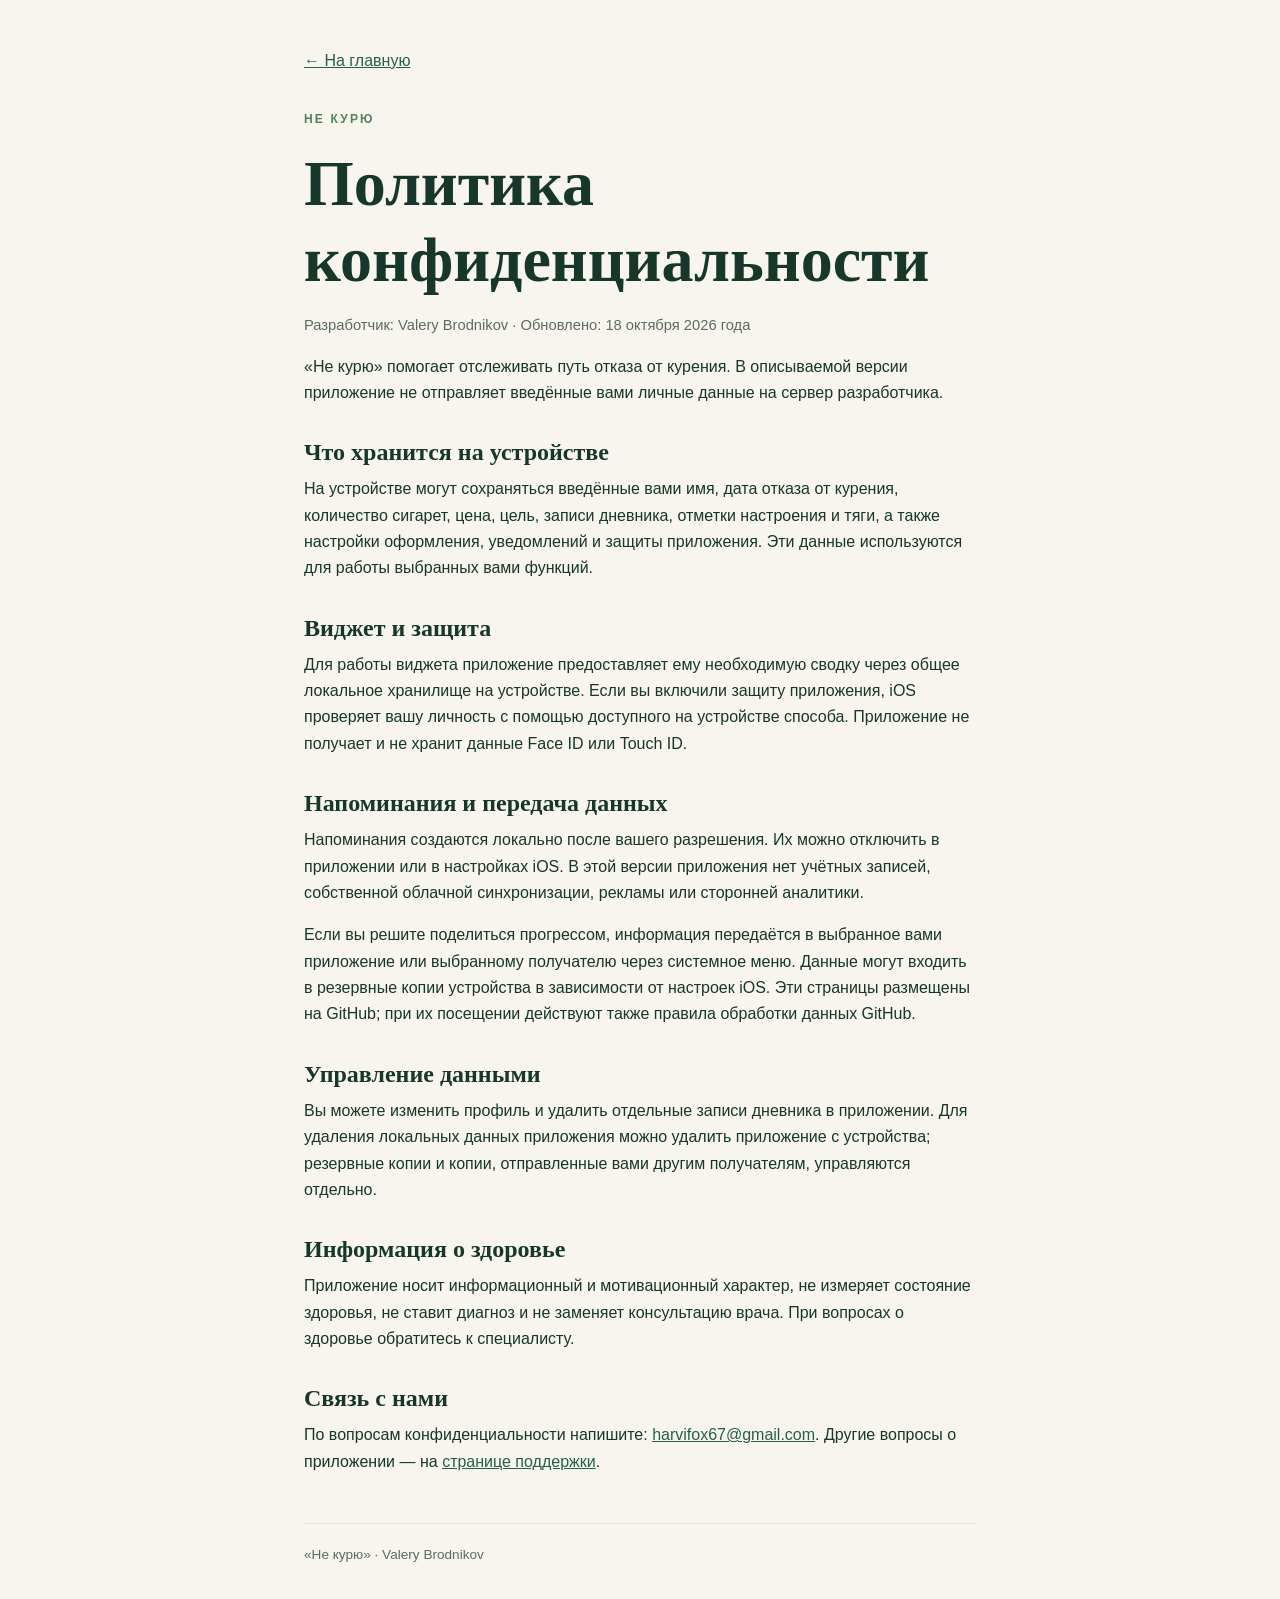
==== privacy.html @ 25312791 "Add privacy and support pages" ====
<!doctype html>
<html lang="ru">
<head>
  <meta charset="utf-8">
  <meta name="viewport" content="width=device-width, initial-scale=1">
  <title>Политика конфиденциальности — Не курю</title>
  <link rel="stylesheet" href="style.css">
</head>
<body>
  <main>
    <a class="back" href="index.html">← На главную</a>
    <p class="eyebrow">НЕ КУРЮ</p>
    <h1>Политика конфиденциальности</h1>
    <p class="muted">Разработчик: Valery Brodnikov · Обновлено: 18 октября 2026 года</p>
    <p>«Не курю» помогает отслеживать путь отказа от курения. В описываемой версии приложение не отправляет введённые вами личные данные на сервер разработчика.</p>
    <h2>Что хранится на устройстве</h2>
    <p>На устройстве могут сохраняться введённые вами имя, дата отказа от курения, количество сигарет, цена, цель, записи дневника, отметки настроения и тяги, а также настройки оформления, уведомлений и защиты приложения. Эти данные используются для работы выбранных вами функций.</p>
    <h2>Виджет и защита</h2>
    <p>Для работы виджета приложение предоставляет ему необходимую сводку через общее локальное хранилище на устройстве. Если вы включили защиту приложения, iOS проверяет вашу личность с помощью доступного на устройстве способа. Приложение не получает и не хранит данные Face ID или Touch ID.</p>
    <h2>Напоминания и передача данных</h2>
    <p>Напоминания создаются локально после вашего разрешения. Их можно отключить в приложении или в настройках iOS. В этой версии приложения нет учётных записей, собственной облачной синхронизации, рекламы или сторонней аналитики.</p>
    <p>Если вы решите поделиться прогрессом, информация передаётся в выбранное вами приложение или выбранному получателю через системное меню. Данные могут входить в резервные копии устройства в зависимости от настроек iOS. Эти страницы размещены на GitHub; при их посещении действуют также правила обработки данных GitHub.</p>
    <h2>Управление данными</h2>
    <p>Вы можете изменить профиль и удалить отдельные записи дневника в приложении. Для удаления локальных данных приложения можно удалить приложение с устройства; резервные копии и копии, отправленные вами другим получателям, управляются отдельно.</p>
    <h2>Информация о здоровье</h2>
    <p>Приложение носит информационный и мотивационный характер, не измеряет состояние здоровья, не ставит диагноз и не заменяет консультацию врача. При вопросах о здоровье обратитесь к специалисту.</p>
    <h2>Связь с нами</h2>
    <p>По вопросам конфиденциальности напишите: <a href="mailto:harvifox67@gmail.com">harvifox67@gmail.com</a>. Другие вопросы о приложении — на <a href="support.html">странице поддержки</a>.</p>
    <footer>«Не курю» · Valery Brodnikov</footer>
  </main>
</body>
</html>
---- style.css ----
:root { color-scheme: light; font-family: -apple-system, BlinkMacSystemFont, "Segoe UI", sans-serif; color: #17372b; background: #f7f5ee; }
* { box-sizing: border-box; }
body { margin: 0; line-height: 1.65; }
main { max-width: 720px; padding: 48px 24px 32px; margin: auto; }
h1, h2 { font-family: Georgia, serif; line-height: 1.18; }
h1 { font-size: clamp(2.3rem, 7vw, 4rem); margin: 0 0 16px; }
h2 { font-size: 1.5rem; margin: 2rem 0 .6rem; }
p { margin: 0 0 1rem; }
a { color: #256143; overflow-wrap: anywhere; }
a:focus-visible { outline: 3px solid #b97a33; outline-offset: 4px; }
.eyebrow { color: #53815d; font-size: .75rem; font-weight: 700; letter-spacing: .18em; }
.muted { color: #5b6c60; font-size: .92rem; }
.back { display: inline-block; margin-bottom: 36px; }
nav { display: grid; gap: 12px; margin-top: 32px; }
.card { display: grid; gap: 5px; padding: 22px; border-radius: 20px; background: white; text-decoration: none; }
.card strong { font-size: 1.15rem; }
.card span { color: #5b6c60; }
.button { display: inline-block; padding: 12px 20px; border-radius: 999px; background: #256143; color: white; text-decoration: none; margin: 8px 0 24px; }
footer { border-top: 1px solid #dce6da; margin-top: 48px; padding-top: 20px; color: #5b6c60; font-size: .85rem; }
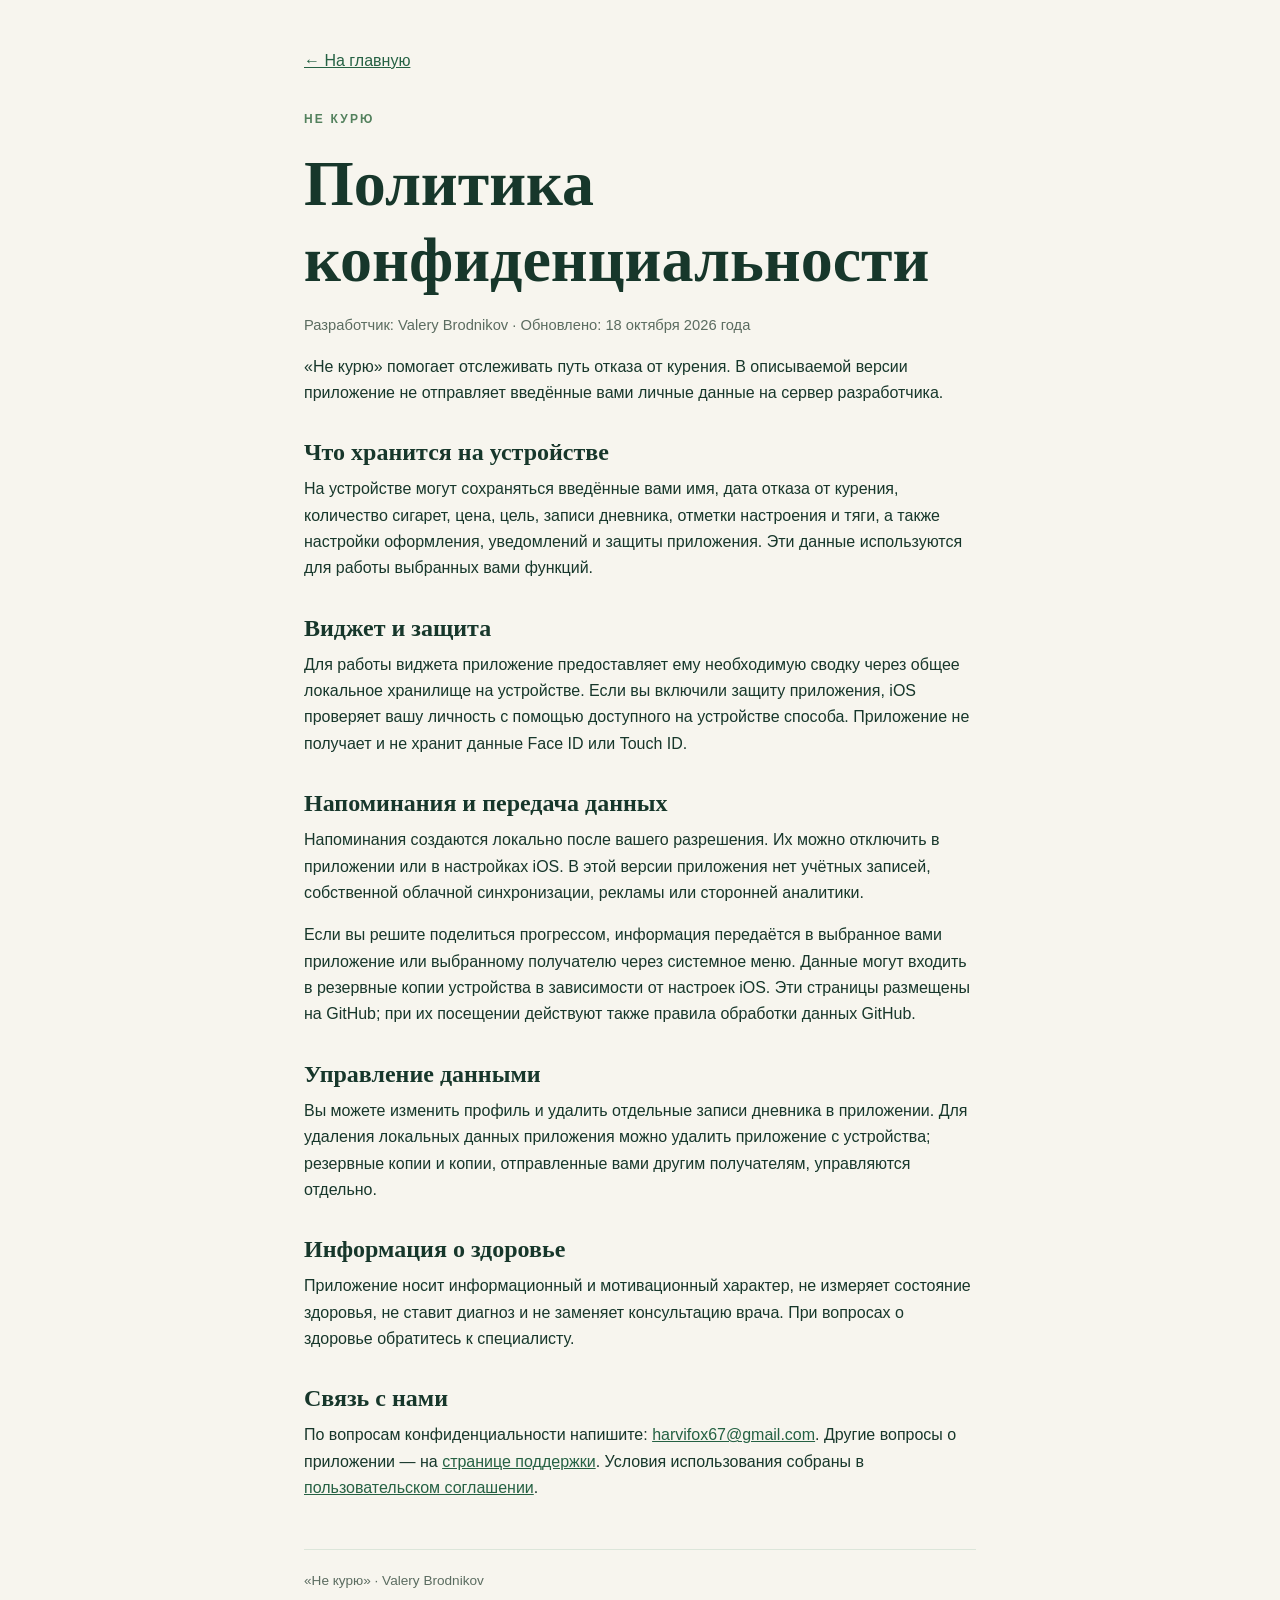
==== commit 44b0f038: "Update privacy.html" ====
--- a/privacy.html
+++ b/privacy.html
@@ -25,7 +25,7 @@
     <h2>Информация о здоровье</h2>
     <p>Приложение носит информационный и мотивационный характер, не измеряет состояние здоровья, не ставит диагноз и не заменяет консультацию врача. При вопросах о здоровье обратитесь к специалисту.</p>
     <h2>Связь с нами</h2>
-    <p>По вопросам конфиденциальности напишите: <a href="mailto:harvifox67@gmail.com">harvifox67@gmail.com</a>. Другие вопросы о приложении — на <a href="support.html">странице поддержки</a>.</p>
+    <p>По вопросам конфиденциальности напишите: <a href="mailto:harvifox67@gmail.com">harvifox67@gmail.com</a>. Другие вопросы о приложении — на <a href="support.html">странице поддержки</a>. Условия использования собраны в <a href="terms.html">пользовательском соглашении</a>.</p>
     <footer>«Не курю» · Valery Brodnikov</footer>
   </main>
 </body>
